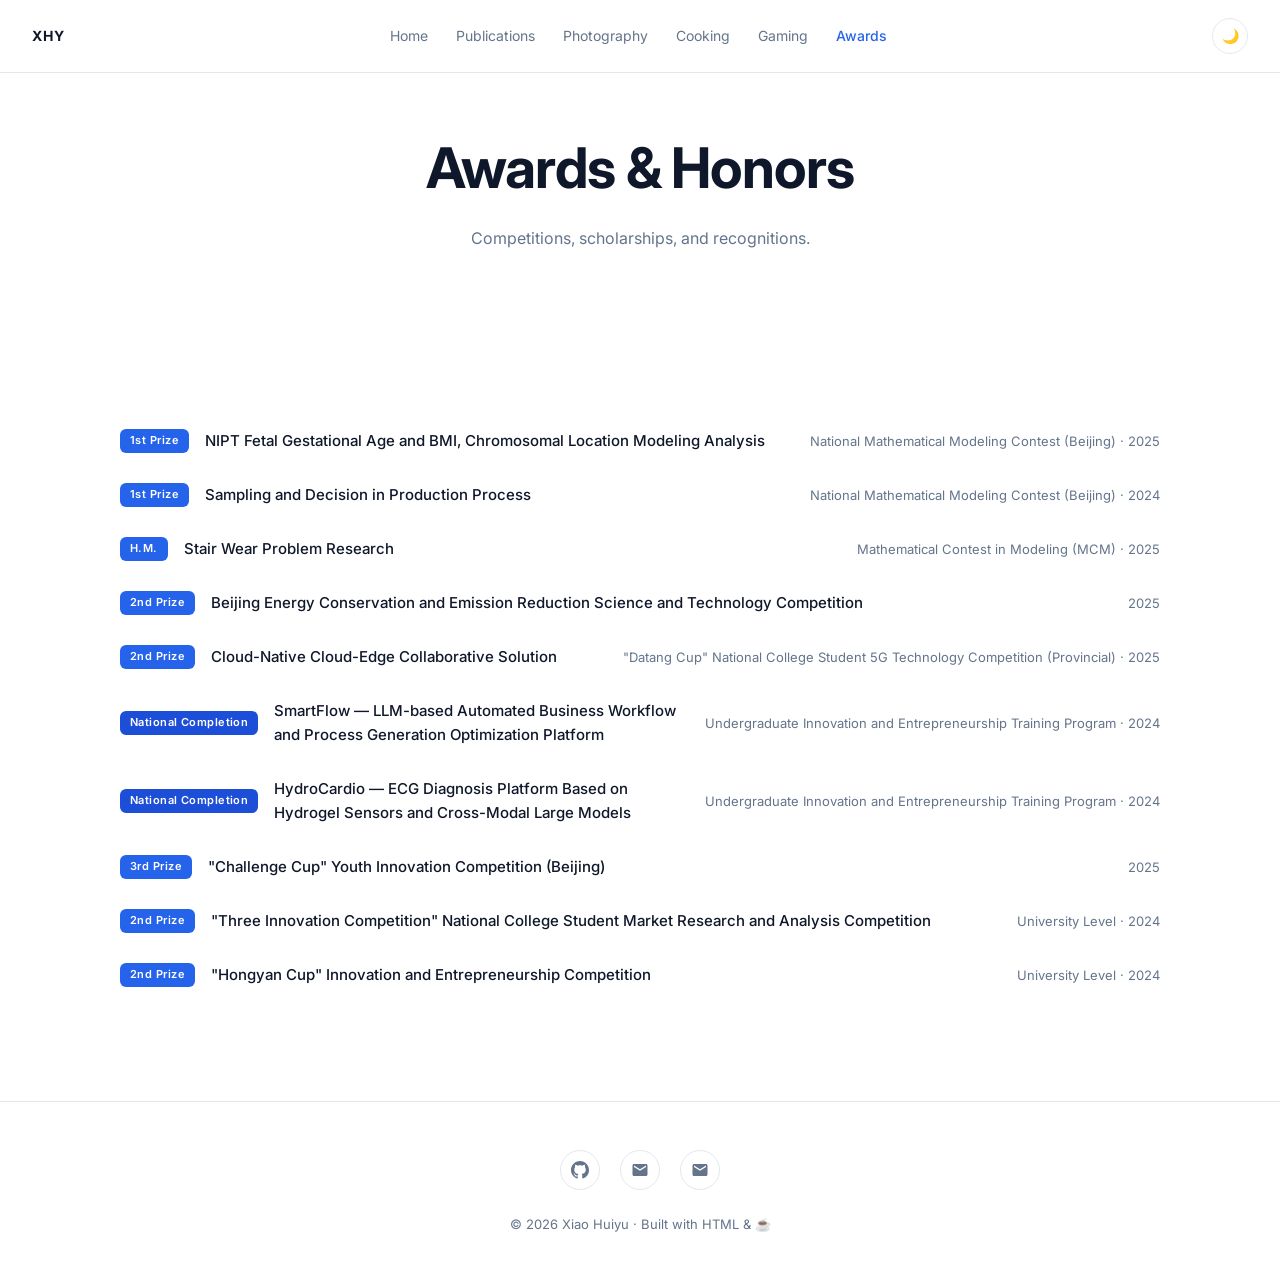
==== awards.html @ 5302103e "重构为多页面网站 - 导航栏改为页面跳转：Home / Publications / Photography / Cooking / Gaming / Awards - 主页(index.html) " ====
<!DOCTYPE html>
<html lang="en">
<head>
  <meta charset="UTF-8" />
  <meta name="viewport" content="width=device-width, initial-scale=1.0" />
  <title>Awards · Xiao Huiyu</title>
  <meta name="description" content="Awards and honors received by Xiao Huiyu" />
  <link rel="stylesheet" href="style.css" />
  <link rel="preconnect" href="https://fonts.googleapis.com" />
  <link rel="preconnect" href="https://fonts.gstatic.com" crossorigin />
  <link href="https://fonts.googleapis.com/css2?family=Inter:wght@300;400;500;600;700&family=Noto+Serif+SC:wght@400;600&display=swap" rel="stylesheet" />
</head>
<body>

  <nav class="nav">
    <a href="index.html" class="nav-logo">XHY</a>
    <ul class="nav-links">
      <li><a href="index.html">Home</a></li>
      <li><a href="publications.html">Publications</a></li>
      <li><a href="photography.html">Photography</a></li>
      <li><a href="cooking.html">Cooking</a></li>
      <li><a href="gaming.html">Gaming</a></li>
      <li><a href="awards.html" class="active">Awards</a></li>
    </ul>
    <button class="theme-toggle" aria-label="Toggle dark mode">🌙</button>
  </nav>

  <header class="page-hero">
    <h1>Awards & Honors</h1>
    <p>Competitions, scholarships, and recognitions.</p>
  </header>

  <section class="section">
    <div class="section-inner">
      <ul class="awards-list">
        <li>
          <span class="award-badge">1st Prize</span>
          <span class="award-title">NIPT Fetal Gestational Age and BMI, Chromosomal Location Modeling Analysis</span>
          <span class="award-meta">National Mathematical Modeling Contest (Beijing) · 2025</span>
        </li>
        <li>
          <span class="award-badge">1st Prize</span>
          <span class="award-title">Sampling and Decision in Production Process</span>
          <span class="award-meta">National Mathematical Modeling Contest (Beijing) · 2024</span>
        </li>
        <li>
          <span class="award-badge">H.M.</span>
          <span class="award-title">Stair Wear Problem Research</span>
          <span class="award-meta">Mathematical Contest in Modeling (MCM) · 2025</span>
        </li>
        <li>
          <span class="award-badge">2nd Prize</span>
          <span class="award-title">Beijing Energy Conservation and Emission Reduction Science and Technology Competition</span>
          <span class="award-meta">2025</span>
        </li>
        <li>
          <span class="award-badge">2nd Prize</span>
          <span class="award-title">Cloud-Native Cloud-Edge Collaborative Solution</span>
          <span class="award-meta">"Datang Cup" National College Student 5G Technology Competition (Provincial) · 2025</span>
        </li>
        <li>
          <span class="award-badge gold">National Completion</span>
          <span class="award-title">SmartFlow — LLM-based Automated Business Workflow and Process Generation Optimization Platform</span>
          <span class="award-meta">Undergraduate Innovation and Entrepreneurship Training Program · 2024</span>
        </li>
        <li>
          <span class="award-badge gold">National Completion</span>
          <span class="award-title">HydroCardio — ECG Diagnosis Platform Based on Hydrogel Sensors and Cross-Modal Large Models</span>
          <span class="award-meta">Undergraduate Innovation and Entrepreneurship Training Program · 2024</span>
        </li>
        <li>
          <span class="award-badge">3rd Prize</span>
          <span class="award-title">"Challenge Cup" Youth Innovation Competition (Beijing)</span>
          <span class="award-meta">2025</span>
        </li>
        <li>
          <span class="award-badge">2nd Prize</span>
          <span class="award-title">"Three Innovation Competition" National College Student Market Research and Analysis Competition</span>
          <span class="award-meta">University Level · 2024</span>
        </li>
        <li>
          <span class="award-badge">2nd Prize</span>
          <span class="award-title">"Hongyan Cup" Innovation and Entrepreneurship Competition</span>
          <span class="award-meta">University Level · 2024</span>
        </li>
      </ul>
    </div>
  </section>

  <footer class="footer">
    <div class="footer-social">
      <a href="https://github.com/XHY2222" target="_blank" rel="noopener" aria-label="GitHub">
        <svg viewBox="0 0 24 24"><path d="M12 0C5.37 0 0 5.37 0 12c0 5.31 3.435 9.795 8.205 11.385.6.105.825-.255.825-.57 0-.285-.015-1.23-.015-2.235-3.015.555-3.795-.735-4.035-1.41-.135-.345-.72-1.41-1.23-1.695-.42-.225-1.02-.78-.015-.795.945-.015 1.62.87 1.845 1.23 1.08 1.815 2.805 1.305 3.495.99.105-.78.42-1.305.765-1.605-2.67-.3-5.46-1.335-5.46-5.925 0-1.305.465-2.385 1.23-3.225-.12-.3-.54-1.53.12-3.18 0 0 1.005-.315 3.3 1.23.96-.27 1.98-.405 3-.405s2.04.135 3 .405c2.295-1.56 3.3-1.23 3.3-1.23.66 1.65.24 2.88.12 3.18.765.84 1.23 1.905 1.23 3.225 0 4.605-2.805 5.625-5.475 5.925.435.375.81 1.095.81 2.22 0 1.605-.015 2.895-.015 3.3 0 .315.225.69.825.57A12.02 12.02 0 0024 12c0-6.63-5.37-12-12-12z"/></svg>
      </a>
      <a href="mailto:xiaohuiyu@bupt.edu.cn" aria-label="School Email">
        <svg viewBox="0 0 24 24"><path d="M20 4H4c-1.1 0-1.99.9-1.99 2L2 18c0 1.1.9 2 2 2h16c1.1 0 2-.9 2-2V6c0-1.1-.9-2-2-2zm0 4l-8 5-8-5V6l8 5 8-5v2z"/></svg>
      </a>
      <a href="mailto:y2263997@gmail.com" aria-label="Gmail">
        <svg viewBox="0 0 24 24"><path d="M20 4H4c-1.1 0-1.99.9-1.99 2L2 18c0 1.1.9 2 2 2h16c1.1 0 2-.9 2-2V6c0-1.1-.9-2-2-2zm0 4l-8 5-8-5V6l8 5 8-5v2z"/></svg>
      </a>
    </div>
    <p>© <span id="year"></span> Xiao Huiyu · Built with HTML & ☕</p>
  </footer>

  <script src="script.js"></script>
</body>
</html>
---- style.css ----
@import url("theme.css");

* { box-sizing: border-box; margin: 0; padding: 0; }

html { scroll-behavior: smooth; }

body {
  font-family: 'Inter', -apple-system, BlinkMacSystemFont, 'Segoe UI', 'PingFang SC', 'Microsoft YaHei', sans-serif;
  background: var(--bg);
  color: var(--fg);
  line-height: 1.6;
  -webkit-font-smoothing: antialiased;
  transition: background .3s var(--ease), color .3s var(--ease);
}

a { color: inherit; text-decoration: none; }

/* ===== NAV ===== */
.nav {
  position: fixed;
  top: 0; left: 0; right: 0;
  z-index: 100;
  display: flex;
  align-items: center;
  justify-content: space-between;
  padding: 18px 32px;
  backdrop-filter: saturate(180%) blur(14px);
  -webkit-backdrop-filter: saturate(180%) blur(14px);
  background: rgba(255,255,255,.72);
  border-bottom: 1px solid var(--border);
}
[data-theme="dark"] .nav { background: rgba(11,17,32,.72); }

.nav-logo {
  font-weight: 700;
  letter-spacing: .08em;
  font-size: 14px;
}

.nav-links {
  display: flex;
  gap: 28px;
  list-style: none;
  font-size: 14px;
}
.nav-links a {
  color: var(--fg-muted);
  transition: color .2s var(--ease);
}
.nav-links a:hover { color: var(--fg); }
.nav-links a.active {
  color: var(--accent);
  font-weight: 500;
}

.theme-toggle {
  background: none;
  border: 1px solid var(--border);
  border-radius: 50%;
  width: 36px; height: 36px;
  cursor: pointer;
  font-size: 14px;
  transition: transform .2s var(--ease), background .2s var(--ease);
}
.theme-toggle:hover {
  transform: rotate(20deg);
  background: var(--accent-soft);
}
[data-theme="dark"] .theme-toggle {
  border-color: var(--border);
  background: rgba(255,255,255,.06);
}

/* ===== HERO ===== */
.hero {
  min-height: 100vh;
  display: flex;
  flex-direction: column;
  justify-content: center;
  align-items: center;
  padding: 120px 32px 80px;
  position: relative;
  text-align: center;
}

.hero-inner { max-width: 720px; }

.hero-eyebrow {
  font-size: 14px;
  color: var(--fg-muted);
  letter-spacing: .12em;
  text-transform: uppercase;
  margin-bottom: 16px;
  animation: fadeUp .6s var(--ease) .1s both;
}

.hero-name {
  font-size: clamp(48px, 9vw, 96px);
  font-weight: 700;
  line-height: 1.05;
  letter-spacing: -.02em;
  margin-bottom: 28px;
  animation: fadeUp .7s var(--ease) .2s both;
}
.hero-name .cn {
  display: block;
  font-family: 'Noto Serif SC', serif;
}
.hero-name .en {
  display: block;
  font-size: .42em;
  font-weight: 400;
  color: var(--fg-muted);
  letter-spacing: .04em;
  margin-top: 12px;
}

.hero-tagline {
  font-size: clamp(16px, 1.6vw, 19px);
  color: var(--fg-muted);
  margin-bottom: 40px;
  animation: fadeUp .7s var(--ease) .3s both;
}

.hero-cta {
  display: flex;
  gap: 14px;
  justify-content: center;
  flex-wrap: wrap;
  animation: fadeUp .7s var(--ease) .4s both;
}

.btn {
  display: inline-block;
  padding: 12px 26px;
  border-radius: 999px;
  font-size: 14px;
  font-weight: 500;
  letter-spacing: .02em;
  transition: all .25s var(--ease);
  border: 1px solid transparent;
}
.btn-primary {
  background: var(--accent);
  color: var(--bg);
}
.btn-primary:hover {
  transform: translateY(-2px);
  box-shadow: 0 10px 30px -10px var(--accent-glow);
}
.btn-ghost {
  border-color: var(--border);
  color: var(--fg);
}
.btn-ghost:hover {
  background: var(--accent-soft);
  border-color: var(--fg-muted);
}

.hero-scroll {
  position: absolute;
  bottom: 30px;
  left: 50%;
  transform: translateX(-50%);
  font-size: 22px;
  color: var(--fg-muted);
  animation: bounce 2.4s ease-in-out infinite;
}
[data-theme="dark"] .hero-scroll {
  color: var(--blue-300);
}

/* ===== SECTIONS ===== */
.section {
  padding: 100px 32px;
}
.section-alt { background: var(--bg-alt); }

.section-inner {
  max-width: var(--max);
  margin: 0 auto;
}

.section-title {
  font-size: 14px;
  letter-spacing: .2em;
  text-transform: uppercase;
  color: var(--fg-muted);
  margin-bottom: 48px;
  position: relative;
  padding-left: 24px;
}
.section-title::before {
  content: "";
  position: absolute;
  left: 0; top: 50%;
  width: 14px;
  height: 1px;
  background: var(--fg);
}

/* ===== ABOUT ===== */
.about-grid {
  display: grid;
  grid-template-columns: 2fr 1fr;
  gap: 60px;
  align-items: start;
}
.about-text p {
  font-size: 18px;
  color: var(--fg);
  margin-bottom: 18px;
  line-height: 1.75;
}
.about-meta { list-style: none; }
.about-meta li {
  display: flex;
  justify-content: space-between;
  padding: 14px 0;
  border-bottom: 1px solid var(--border);
  font-size: 14px;
}
.about-meta .meta-key {
  color: var(--fg-muted);
  letter-spacing: .08em;
  text-transform: uppercase;
  font-size: 12px;
}

/* ===== EDUCATION ===== */
.education-list {
  display: flex;
  flex-direction: column;
  gap: 36px;
}
.education-item {
  background: var(--bg);
  border: 1px solid var(--border);
  border-radius: var(--radius);
  padding: 28px 32px;
}
.education-header {
  display: flex;
  justify-content: space-between;
  align-items: baseline;
  margin-bottom: 12px;
  flex-wrap: wrap;
  gap: 8px;
}
.education-school {
  font-size: 18px;
  font-weight: 600;
}
.education-time {
  font-size: 14px;
  color: var(--fg-muted);
  font-variant-numeric: tabular-nums;
}
.education-detail p {
  color: var(--fg-muted);
  font-size: 15px;
  margin-bottom: 10px;
}
.education-tags {
  display: flex;
  flex-wrap: wrap;
  gap: 8px;
}
.education-tags span {
  font-size: 12px;
  color: var(--fg-muted);
  background: var(--accent-soft);
  padding: 4px 12px;
  border-radius: 999px;
}

/* ===== AWARDS ===== */
.awards-list {
  list-style: none;
  display: flex;
  flex-direction: column;
  gap: 2px;
}
.awards-list li {
  display: grid;
  grid-template-columns: auto 1fr auto;
  align-items: center;
  gap: 16px;
  padding: 14px 20px;
  border-radius: 10px;
  transition: background .2s var(--ease);
}
.awards-list li:hover {
  background: var(--accent-soft);
}
.award-badge {
  font-size: 11px;
  font-weight: 600;
  letter-spacing: .04em;
  color: var(--bg);
  background: var(--accent);
  padding: 3px 10px;
  border-radius: 6px;
  white-space: nowrap;
}
.award-badge.gold {
  background: var(--blue-700);
}
.award-title {
  font-size: 15px;
  font-weight: 500;
}
.award-meta {
  font-size: 13px;
  color: var(--fg-muted);
  text-align: right;
}

/* ===== PROJECTS ===== */
.project-grid {
  display: grid;
  grid-template-columns: repeat(auto-fit, minmax(280px, 1fr));
  gap: 28px;
}
.project-card {
  background: var(--bg);
  border: 1px solid var(--border);
  border-radius: var(--radius);
  overflow: hidden;
  transition: transform .3s var(--ease), box-shadow .3s var(--ease);
}
.project-card:hover {
  transform: translateY(-4px);
  box-shadow: 0 20px 40px -20px var(--accent-glow);
}
.project-cover {
  height: 160px;
  background-size: cover;
  background-position: center;
}
.project-body { padding: 22px; }
.project-body h3 {
  font-size: 18px;
  font-weight: 600;
  margin-bottom: 8px;
}
.project-body p {
  color: var(--fg-muted);
  font-size: 14px;
  margin-bottom: 16px;
}
.project-meta {
  display: flex;
  justify-content: space-between;
  align-items: center;
}
.tag {
  font-size: 11px;
  letter-spacing: .12em;
  text-transform: uppercase;
  color: var(--fg-muted);
  padding: 4px 10px;
  background: var(--accent-soft);
  border-radius: 999px;
}
.project-link {
  font-size: 13px;
  font-weight: 500;
  color: var(--fg);
  transition: gap .2s var(--ease);
}
.project-link:hover { opacity: .7; }

/* ===== PUBLICATIONS ===== */
.pub-list {
  display: flex;
  flex-direction: column;
  gap: 32px;
}
.pub-item {
  background: var(--bg);
  border: 1px solid var(--border);
  border-radius: var(--radius);
  padding: 28px 32px;
}
.pub-header {
  display: flex;
  justify-content: space-between;
  align-items: baseline;
  margin-bottom: 8px;
  flex-wrap: wrap;
  gap: 8px;
}
.pub-title {
  font-size: 17px;
  font-weight: 600;
  line-height: 1.4;
}
.pub-venue {
  font-size: 13px;
  color: var(--accent);
  font-weight: 500;
}
.pub-authors {
  font-size: 14px;
  color: var(--fg-muted);
  margin-bottom: 12px;
}
.pub-abstract {
  font-size: 14px;
  color: var(--fg);
  line-height: 1.7;
  margin-bottom: 14px;
}
.pub-tags {
  display: flex;
  flex-wrap: wrap;
  gap: 8px;
}
.pub-tags span {
  font-size: 11px;
  color: var(--fg-muted);
  background: var(--accent-soft);
  padding: 3px 10px;
  border-radius: 999px;
}

/* ===== WORK EXPERIENCE ===== */
.work-list {
  display: flex;
  flex-direction: column;
  gap: 36px;
}
.work-item {
  background: var(--bg);
  border: 1px solid var(--border);
  border-radius: var(--radius);
  padding: 28px 32px;
}
.work-header {
  display: flex;
  justify-content: space-between;
  align-items: baseline;
  margin-bottom: 12px;
  flex-wrap: wrap;
  gap: 8px;
}
.work-company {
  font-size: 18px;
  font-weight: 600;
}
.work-role {
  font-size: 14px;
  color: var(--accent);
  font-weight: 500;
}
.work-time {
  font-size: 14px;
  color: var(--fg-muted);
  font-variant-numeric: tabular-nums;
}
.work-details {
  list-style: none;
  padding-left: 0;
}
.work-details li {
  font-size: 14px;
  color: var(--fg);
  line-height: 1.7;
  padding: 4px 0;
  position: relative;
  padding-left: 16px;
}
.work-details li::before {
  content: "›";
  position: absolute;
  left: 0;
  color: var(--accent);
}

/* ===== FOOTER ===== */
.footer {
  padding: 48px 32px 32px;
  text-align: center;
  border-top: 1px solid var(--border);
}
.footer-social {
  display: flex;
  justify-content: center;
  gap: 20px;
  margin-bottom: 24px;
}
.footer-social a {
  display: inline-flex;
  align-items: center;
  justify-content: center;
  width: 40px; height: 40px;
  border-radius: 50%;
  border: 1px solid var(--border);
  color: var(--fg-muted);
  transition: all .25s var(--ease);
}
.footer-social a:hover {
  background: var(--accent-soft);
  border-color: var(--accent);
  color: var(--accent);
  transform: translateY(-2px);
}
.footer-social svg {
  width: 18px;
  height: 18px;
  fill: currentColor;
}
.footer p {
  color: var(--fg-muted);
  font-size: 13px;
}

/* ===== PAGE HERO (subpages) ===== */
.page-hero {
  min-height: 35vh;
  display: flex;
  flex-direction: column;
  justify-content: center;
  align-items: center;
  padding: 120px 32px 60px;
  text-align: center;
}
.page-hero h1 {
  font-size: clamp(32px, 5vw, 56px);
  font-weight: 700;
  letter-spacing: -.02em;
  margin-bottom: 12px;
}
.page-hero p {
  font-size: 16px;
  color: var(--fg-muted);
}

/* ===== ANIMATIONS ===== */
@keyframes fadeUp {
  from { opacity: 0; transform: translateY(20px); }
  to   { opacity: 1; transform: translateY(0); }
}
@keyframes bounce {
  0%, 100% { transform: translate(-50%, 0); opacity: .6; }
  50%      { transform: translate(-50%, 8px); opacity: 1; }
}

/* ===== RESPONSIVE ===== */
@media (max-width: 720px) {
  .nav { padding: 14px 20px; }
  .nav-links { gap: 18px; }
  .section { padding: 80px 20px; }
  .about-grid { grid-template-columns: 1fr; gap: 32px; }
  .hero { padding: 100px 20px 60px; }
  .awards-list li {
    grid-template-columns: 1fr;
    gap: 6px;
    padding: 16px 18px;
  }
  .award-meta { text-align: left; }
  .education-header { flex-direction: column; gap: 4px; }
}
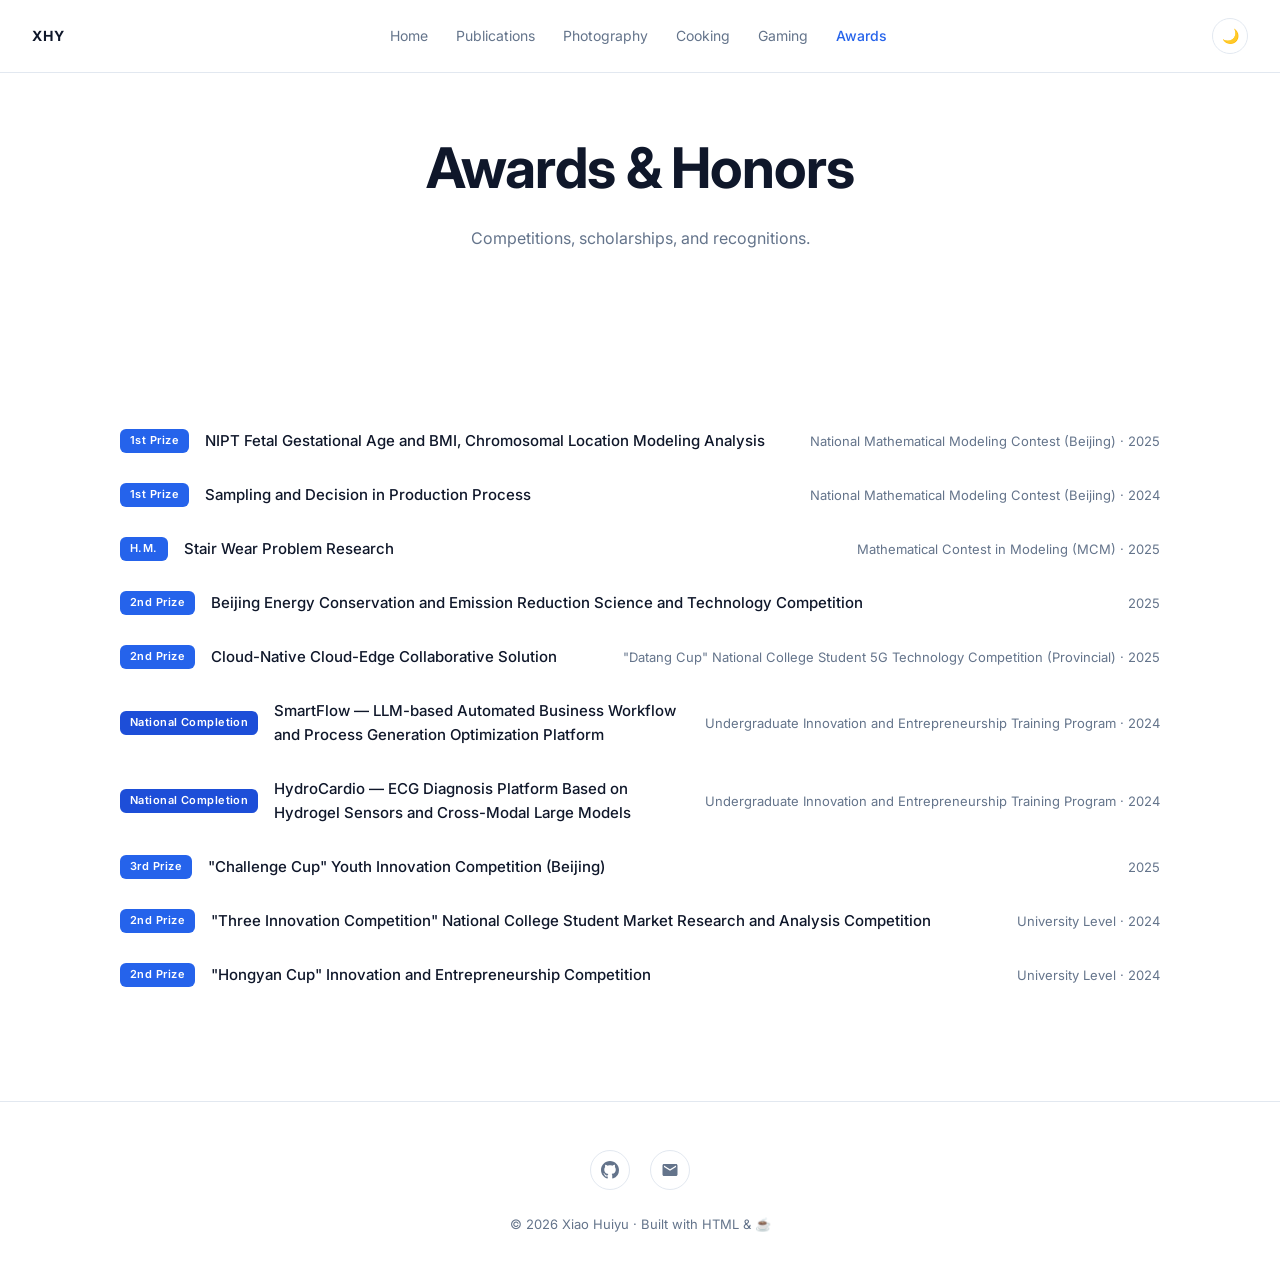
==== commit 46458e09: "删除学校邮箱，添加个人头像到主页 - 所有页面 footer 中删除学校邮箱图标，仅保留 Gmail - 主页 Hero 区域添加 Introduction.jpg 圆形头像 - 添加 hero-av" ====
--- a/awards.html
+++ b/awards.html
@@ -92,9 +92,6 @@
       <a href="https://github.com/XHY2222" target="_blank" rel="noopener" aria-label="GitHub">
         <svg viewBox="0 0 24 24"><path d="M12 0C5.37 0 0 5.37 0 12c0 5.31 3.435 9.795 8.205 11.385.6.105.825-.255.825-.57 0-.285-.015-1.23-.015-2.235-3.015.555-3.795-.735-4.035-1.41-.135-.345-.72-1.41-1.23-1.695-.42-.225-1.02-.78-.015-.795.945-.015 1.62.87 1.845 1.23 1.08 1.815 2.805 1.305 3.495.99.105-.78.42-1.305.765-1.605-2.67-.3-5.46-1.335-5.46-5.925 0-1.305.465-2.385 1.23-3.225-.12-.3-.54-1.53.12-3.18 0 0 1.005-.315 3.3 1.23.96-.27 1.98-.405 3-.405s2.04.135 3 .405c2.295-1.56 3.3-1.23 3.3-1.23.66 1.65.24 2.88.12 3.18.765.84 1.23 1.905 1.23 3.225 0 4.605-2.805 5.625-5.475 5.925.435.375.81 1.095.81 2.22 0 1.605-.015 2.895-.015 3.3 0 .315.225.69.825.57A12.02 12.02 0 0024 12c0-6.63-5.37-12-12-12z"/></svg>
       </a>
-      <a href="mailto:xiaohuiyu@bupt.edu.cn" aria-label="School Email">
-        <svg viewBox="0 0 24 24"><path d="M20 4H4c-1.1 0-1.99.9-1.99 2L2 18c0 1.1.9 2 2 2h16c1.1 0 2-.9 2-2V6c0-1.1-.9-2-2-2zm0 4l-8 5-8-5V6l8 5 8-5v2z"/></svg>
-      </a>
       <a href="mailto:y2263997@gmail.com" aria-label="Gmail">
         <svg viewBox="0 0 24 24"><path d="M20 4H4c-1.1 0-1.99.9-1.99 2L2 18c0 1.1.9 2 2 2h16c1.1 0 2-.9 2-2V6c0-1.1-.9-2-2-2zm0 4l-8 5-8-5V6l8 5 8-5v2z"/></svg>
       </a>
--- a/style.css
+++ b/style.css
@@ -83,7 +83,15 @@
   text-align: center;
 }
 
-.hero-inner { max-width: 720px; }
+.hero-inner { max-width: 720px; display: flex; flex-direction: column; align-items: center; }
+.hero-avatar {
+  width: 160px; height: 160px;
+  border-radius: 50%;
+  object-fit: cover;
+  border: 3px solid var(--border);
+  margin-bottom: 24px;
+  box-shadow: 0 8px 32px -8px var(--accent-glow);
+}
 
 .hero-eyebrow {
   font-size: 14px;
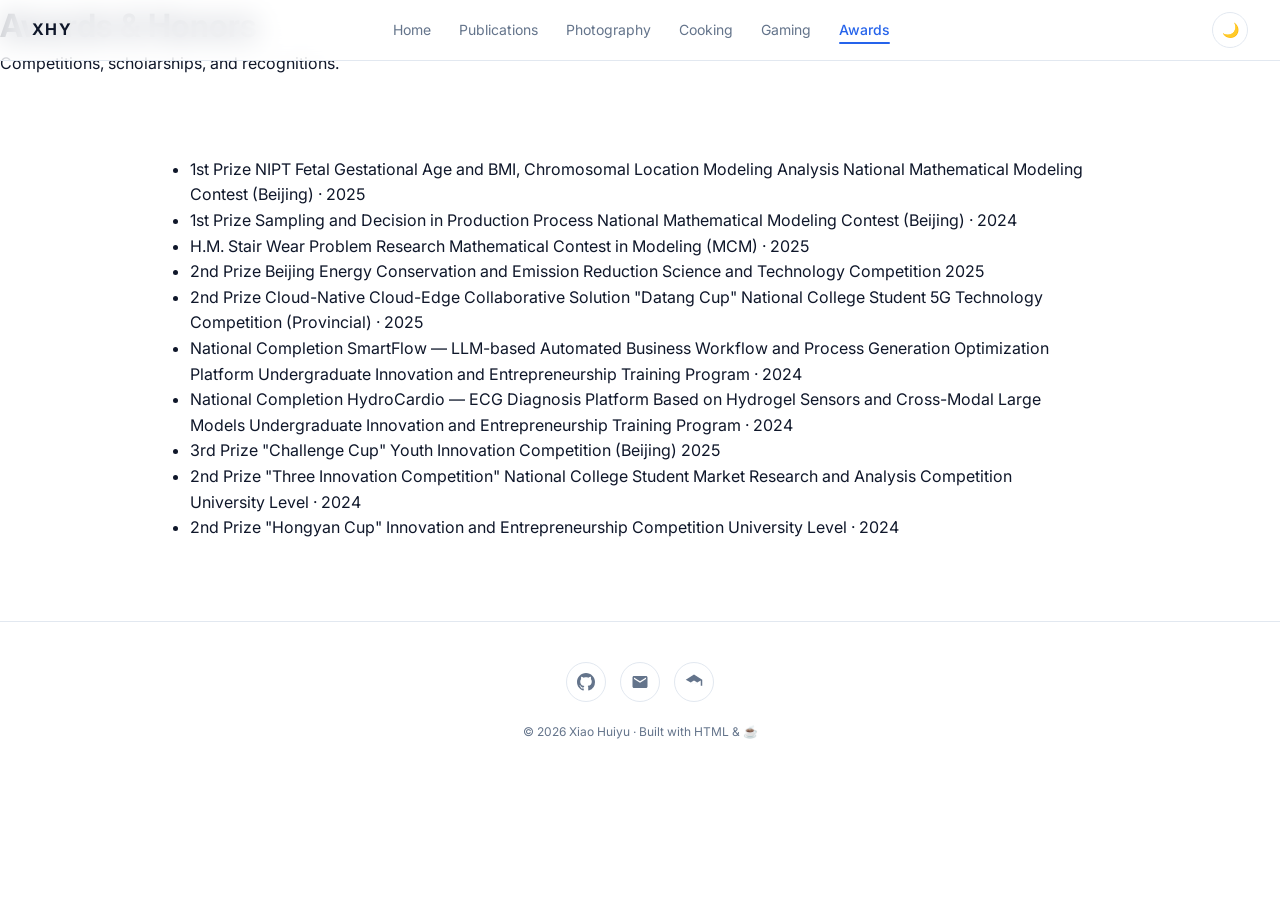
==== commit b8471e64: "添加 Google Scholar 链接，所有页面页脚恢复社交图标 - 更新 Google Scholar 真实链接到 Hero 区域和页脚 - index.html 页脚恢复 GitHub/Emai" ====
--- a/awards.html
+++ b/awards.html
@@ -95,6 +95,9 @@
       <a href="mailto:y2263997@gmail.com" aria-label="Gmail">
         <svg viewBox="0 0 24 24"><path d="M20 4H4c-1.1 0-1.99.9-1.99 2L2 18c0 1.1.9 2 2 2h16c1.1 0 2-.9 2-2V6c0-1.1-.9-2-2-2zm0 4l-8 5-8-5V6l8 5 8-5v2z"/></svg>
       </a>
+      <a href="https://scholar.google.com/citations?user=OA_RByYAAAAJ&hl=zh-CN" target="_blank" rel="noopener" aria-label="Google Scholar">
+        <svg viewBox="0 0 24 24"><path d="M12 2L1 9l11 6 9-4.91V17h2V9L12 2zm0 13l-4.5-2.4L12 10l4.5 2.6L12 15z"/></svg>
+      </a>
     </div>
     <p>© <span id="year"></span> Xiao Huiyu · Built with HTML & ☕</p>
   </footer>
--- a/style.css
+++ b/style.css
@@ -14,6 +14,8 @@
 }
 
 a { color: inherit; text-decoration: none; }
+
+svg { fill: currentColor; }
 
 /* ===== NAV ===== */
 .nav {
@@ -23,18 +25,19 @@
   display: flex;
   align-items: center;
   justify-content: space-between;
-  padding: 18px 32px;
+  padding: 12px 32px;
   backdrop-filter: saturate(180%) blur(14px);
   -webkit-backdrop-filter: saturate(180%) blur(14px);
   background: rgba(255,255,255,.72);
   border-bottom: 1px solid var(--border);
+  transition: transform .35s var(--ease), background .3s var(--ease);
 }
 [data-theme="dark"] .nav { background: rgba(11,17,32,.72); }
 
 .nav-logo {
   font-weight: 700;
   letter-spacing: .08em;
-  font-size: 14px;
+  font-size: 16px;
 }
 
 .nav-links {
@@ -46,11 +49,21 @@
 .nav-links a {
   color: var(--fg-muted);
   transition: color .2s var(--ease);
+  position: relative;
+  padding-bottom: 4px;
 }
 .nav-links a:hover { color: var(--fg); }
 .nav-links a.active {
   color: var(--accent);
   font-weight: 500;
+}
+.nav-links a.active::after {
+  content: "";
+  position: absolute;
+  bottom: -2px; left: 0; right: 0;
+  height: 2px;
+  background: var(--accent);
+  border-radius: 1px;
 }
 
 .theme-toggle {
@@ -61,6 +74,9 @@
   cursor: pointer;
   font-size: 14px;
   transition: transform .2s var(--ease), background .2s var(--ease);
+  display: flex;
+  align-items: center;
+  justify-content: center;
 }
 .theme-toggle:hover {
   transform: rotate(20deg);
@@ -73,500 +89,437 @@
 
 /* ===== HERO ===== */
 .hero {
-  min-height: 100vh;
+  padding: 90px 32px 60px;
+  background: linear-gradient(180deg, var(--bg) 0%, var(--bg-alt) 100%);
+}
+
+.hero-inner {
+  max-width: 1100px;
+  margin: 0 auto;
+  display: grid;
+  grid-template-columns: 1fr 1.3fr;
+  gap: 56px;
+  align-items: start;
+}
+
+.hero-left { padding-top: 8px; }
+
+.hero-name {
+  font-size: clamp(40px, 5vw, 64px);
+  font-weight: 700;
+  line-height: 1.1;
+  letter-spacing: -.02em;
+  color: var(--fg);
+}
+
+.hero-divider {
+  width: 100%;
+  max-width: 440px;
+  height: 1px;
+  background: var(--border);
+  border-radius: 1px;
+  margin: 16px 0 20px;
+}
+
+.hero-bio {
+  margin-bottom: 28px;
+}
+.hero-bio p {
+  font-size: 13px;
+  color: var(--fg);
+  line-height: 1.7;
+  margin-bottom: 14px;
+}
+.hero-bio a {
+  color: var(--accent);
+  text-decoration: underline;
+  text-underline-offset: 2px;
+  transition: opacity .2s;
+}
+.hero-bio a:hover { opacity: .7; }
+.hero-bio .school-name {
+  color: var(--accent);
+  font-weight: 600;
+}
+.hero-bio p:last-child { margin-bottom: 0; }
+
+
+.hero-link {
+  display: flex;
+  align-items: center;
+  gap: 8px;
+  padding: 10px 12px;
+  border-radius: 10px;
+  border: 1px solid var(--border);
+  background: var(--bg);
+  transition: all .2s var(--ease);
+}
+.hero-link svg {
+  width: 18px;
+  height: 18px;
+  flex-shrink: 0;
+  color: var(--accent);
+}
+.hero-link span {
+  font-size: 13px;
+  font-weight: 500;
+  color: var(--fg);
+}
+.hero-link:hover {
+  border-color: var(--accent);
+  background: var(--accent-soft);
+  transform: translateY(-1px);
+}
+
+.hero-right {
   display: flex;
   flex-direction: column;
+  gap: 16px;
+}
+
+.hero-photo-wrap {
+  border-radius: 16px;
+  overflow: hidden;
+  box-shadow: 0 8px 32px -8px var(--accent-glow);
+  border: 1px solid var(--border);
+}
+.hero-photo-wrap img {
+  width: 100%;
+  height: auto;
+  display: block;
+}
+
+.hero-right .hero-links {
+  display: grid;
+  grid-template-columns: repeat(5, 1fr);
+  gap: 10px;
+  width: 100%;
+}
+
+.hero-social {
+  display: flex;
+  gap: 14px;
   justify-content: center;
-  align-items: center;
-  padding: 120px 32px 80px;
-  position: relative;
-  text-align: center;
-}
-
-.hero-inner { max-width: 720px; display: flex; flex-direction: column; align-items: center; }
-.hero-avatar {
-  width: 160px; height: 160px;
+  padding-top: 8px;
+}
+.hero-social a {
+  width: 40px; height: 40px;
   border-radius: 50%;
-  object-fit: cover;
-  border: 3px solid var(--border);
-  margin-bottom: 24px;
-  box-shadow: 0 8px 32px -8px var(--accent-glow);
-}
-
-.hero-eyebrow {
-  font-size: 14px;
-  color: var(--fg-muted);
+  border: 1px solid var(--border);
+  display: inline-flex;
+  align-items: center;
+  justify-content: center;
+  color: var(--fg-muted);
+  transition: all .2s var(--ease);
+}
+.hero-social a svg { width: 18px; height: 18px; }
+.hero-social a:hover {
+  color: var(--accent);
+  border-color: var(--accent);
+  background: var(--accent-soft);
+  transform: translateY(-2px);
+}
+
+/* ===== SECTIONS ===== */
+.section {
+  padding: 80px 32px;
+}
+.section-alt { background: var(--bg-alt); }
+
+.section-inner {
+  max-width: 900px;
+  margin: 0 auto;
+}
+
+.section-title {
+  display: flex;
+  align-items: center;
+  gap: 10px;
+  font-size: 13px;
+  font-weight: 600;
   letter-spacing: .12em;
   text-transform: uppercase;
-  margin-bottom: 16px;
-  animation: fadeUp .6s var(--ease) .1s both;
-}
-
-.hero-name {
-  font-size: clamp(48px, 9vw, 96px);
-  font-weight: 700;
-  line-height: 1.05;
-  letter-spacing: -.02em;
-  margin-bottom: 28px;
-  animation: fadeUp .7s var(--ease) .2s both;
-}
-.hero-name .cn {
-  display: block;
-  font-family: 'Noto Serif SC', serif;
-}
-.hero-name .en {
-  display: block;
-  font-size: .42em;
-  font-weight: 400;
-  color: var(--fg-muted);
-  letter-spacing: .04em;
-  margin-top: 12px;
-}
-
-.hero-tagline {
-  font-size: clamp(16px, 1.6vw, 19px);
-  color: var(--fg-muted);
-  margin-bottom: 40px;
-  animation: fadeUp .7s var(--ease) .3s both;
-}
-
-.hero-cta {
-  display: flex;
-  gap: 14px;
-  justify-content: center;
-  flex-wrap: wrap;
-  animation: fadeUp .7s var(--ease) .4s both;
-}
-
-.btn {
+  color: var(--fg-muted);
+  margin-bottom: 36px;
+}
+.dot {
+  width: 8px; height: 8px;
+  border-radius: 50%;
+  background: var(--accent);
   display: inline-block;
-  padding: 12px 26px;
-  border-radius: 999px;
-  font-size: 14px;
-  font-weight: 500;
-  letter-spacing: .02em;
-  transition: all .25s var(--ease);
-  border: 1px solid transparent;
-}
-.btn-primary {
-  background: var(--accent);
-  color: var(--bg);
-}
-.btn-primary:hover {
-  transform: translateY(-2px);
-  box-shadow: 0 10px 30px -10px var(--accent-glow);
-}
-.btn-ghost {
-  border-color: var(--border);
-  color: var(--fg);
-}
-.btn-ghost:hover {
-  background: var(--accent-soft);
-  border-color: var(--fg-muted);
-}
-
-.hero-scroll {
-  position: absolute;
-  bottom: 30px;
-  left: 50%;
-  transform: translateX(-50%);
-  font-size: 22px;
-  color: var(--fg-muted);
-  animation: bounce 2.4s ease-in-out infinite;
-}
-[data-theme="dark"] .hero-scroll {
-  color: var(--blue-300);
-}
-
-/* ===== SECTIONS ===== */
-.section {
-  padding: 100px 32px;
-}
-.section-alt { background: var(--bg-alt); }
-
-.section-inner {
-  max-width: var(--max);
-  margin: 0 auto;
-}
-
-.section-title {
-  font-size: 14px;
-  letter-spacing: .2em;
-  text-transform: uppercase;
-  color: var(--fg-muted);
-  margin-bottom: 48px;
-  position: relative;
-  padding-left: 24px;
-}
-.section-title::before {
-  content: "";
-  position: absolute;
-  left: 0; top: 50%;
-  width: 14px;
-  height: 1px;
-  background: var(--fg);
-}
-
-/* ===== ABOUT ===== */
-.about-grid {
-  display: grid;
-  grid-template-columns: 2fr 1fr;
-  gap: 60px;
-  align-items: start;
-}
-.about-text p {
-  font-size: 18px;
-  color: var(--fg);
-  margin-bottom: 18px;
-  line-height: 1.75;
-}
-.about-meta { list-style: none; }
-.about-meta li {
-  display: flex;
-  justify-content: space-between;
-  padding: 14px 0;
-  border-bottom: 1px solid var(--border);
-  font-size: 14px;
-}
-.about-meta .meta-key {
-  color: var(--fg-muted);
-  letter-spacing: .08em;
-  text-transform: uppercase;
-  font-size: 12px;
+  flex-shrink: 0;
 }
 
 /* ===== EDUCATION ===== */
-.education-list {
+.edu-list {
   display: flex;
   flex-direction: column;
-  gap: 36px;
-}
-.education-item {
+  gap: 16px;
+}
+.edu-card {
   background: var(--bg);
   border: 1px solid var(--border);
-  border-radius: var(--radius);
-  padding: 28px 32px;
-}
-.education-header {
+  border-radius: 14px;
+  padding: 24px 28px;
+  display: flex;
+  gap: 18px;
+  align-items: flex-start;
+  box-shadow: 0 2px 8px rgba(0,0,0,0.03);
+}
+.edu-icon {
+  width: 36px; height: 36px;
+  flex-shrink: 0;
+  color: var(--accent);
+  margin-top: 2px;
+}
+.edu-body { flex: 1; }
+.edu-header {
   display: flex;
   justify-content: space-between;
   align-items: baseline;
-  margin-bottom: 12px;
+  margin-bottom: 6px;
+  flex-wrap: wrap;
+  gap: 6px;
+}
+.edu-school {
+  font-size: 16px;
+  font-weight: 600;
+  color: var(--fg);
+}
+.edu-time {
+  font-size: 13px;
+  color: var(--fg-muted);
+  font-variant-numeric: tabular-nums;
+}
+.edu-major {
+  font-size: 13px;
+  color: var(--fg-muted);
+  line-height: 1.6;
+  margin-bottom: 10px;
+}
+.edu-tags {
+  display: flex;
   flex-wrap: wrap;
   gap: 8px;
 }
-.education-school {
-  font-size: 18px;
-  font-weight: 600;
-}
-.education-time {
-  font-size: 14px;
-  color: var(--fg-muted);
-  font-variant-numeric: tabular-nums;
-}
-.education-detail p {
-  color: var(--fg-muted);
-  font-size: 15px;
-  margin-bottom: 10px;
-}
-.education-tags {
-  display: flex;
-  flex-wrap: wrap;
-  gap: 8px;
-}
-.education-tags span {
-  font-size: 12px;
-  color: var(--fg-muted);
-  background: var(--accent-soft);
-  padding: 4px 12px;
+.edu-tags span {
+  font-size: 11px;
+  color: var(--accent);
+  background: var(--accent-soft);
+  padding: 4px 10px;
   border-radius: 999px;
 }
 
-/* ===== AWARDS ===== */
-.awards-list {
-  list-style: none;
+/* ===== PUBLICATIONS ===== */
+.pub-list {
   display: flex;
   flex-direction: column;
-  gap: 2px;
-}
-.awards-list li {
+  gap: 16px;
+}
+.pub-row {
+  background: var(--bg);
+  border: 1px solid var(--border);
+  border-radius: 14px;
+  padding: 24px 28px;
   display: grid;
   grid-template-columns: auto 1fr auto;
-  align-items: center;
+  gap: 20px;
+  align-items: start;
+  box-shadow: 0 2px 8px rgba(0,0,0,0.03);
+  transition: transform .2s var(--ease), box-shadow .2s var(--ease);
+}
+.pub-row:hover {
+  transform: translateY(-2px);
+  box-shadow: 0 8px 24px -8px var(--accent-glow);
+}
+.pub-icon {
+  width: 36px; height: 36px;
+  flex-shrink: 0;
+  color: var(--accent);
+  margin-top: 2px;
+}
+.pub-body { min-width: 0; }
+.pub-meta {
+  font-size: 12px;
+  font-weight: 500;
+  color: var(--accent);
+  margin-bottom: 6px;
+}
+.pub-title {
+  font-size: 16px;
+  font-weight: 600;
+  color: var(--fg);
+  line-height: 1.4;
+  margin-bottom: 8px;
+}
+.pub-abstract {
+  font-size: 13px;
+  color: var(--fg-muted);
+  line-height: 1.6;
+  margin-bottom: 12px;
+}
+.pub-tags {
+  display: flex;
+  flex-wrap: wrap;
+  gap: 6px;
+}
+.pub-tags span {
+  font-size: 11px;
+  color: var(--accent);
+  background: var(--accent-soft);
+  padding: 3px 10px;
+  border-radius: 999px;
+}
+.pub-arrow {
+  width: 32px; height: 32px;
+  border-radius: 50%;
+  display: flex;
+  align-items: center;
+  justify-content: center;
+  color: var(--fg-muted);
+  flex-shrink: 0;
+  transition: all .2s;
+}
+.pub-arrow svg { width: 20px; height: 20px; }
+.pub-arrow:hover {
+  background: var(--accent-soft);
+  color: var(--accent);
+}
+
+/* ===== WORK EXPERIENCE ===== */
+.work-list {
+  display: flex;
+  flex-direction: column;
   gap: 16px;
-  padding: 14px 20px;
-  border-radius: 10px;
-  transition: background .2s var(--ease);
-}
-.awards-list li:hover {
-  background: var(--accent-soft);
-}
-.award-badge {
-  font-size: 11px;
-  font-weight: 600;
-  letter-spacing: .04em;
-  color: var(--bg);
-  background: var(--accent);
-  padding: 3px 10px;
-  border-radius: 6px;
-  white-space: nowrap;
-}
-.award-badge.gold {
-  background: var(--blue-700);
-}
-.award-title {
-  font-size: 15px;
-  font-weight: 500;
-}
-.award-meta {
-  font-size: 13px;
-  color: var(--fg-muted);
-  text-align: right;
-}
-
-/* ===== PROJECTS ===== */
-.project-grid {
-  display: grid;
-  grid-template-columns: repeat(auto-fit, minmax(280px, 1fr));
-  gap: 28px;
-}
-.project-card {
+}
+.work-row {
   background: var(--bg);
   border: 1px solid var(--border);
-  border-radius: var(--radius);
-  overflow: hidden;
-  transition: transform .3s var(--ease), box-shadow .3s var(--ease);
-}
-.project-card:hover {
-  transform: translateY(-4px);
-  box-shadow: 0 20px 40px -20px var(--accent-glow);
-}
-.project-cover {
-  height: 160px;
-  background-size: cover;
-  background-position: center;
-}
-.project-body { padding: 22px; }
-.project-body h3 {
-  font-size: 18px;
-  font-weight: 600;
-  margin-bottom: 8px;
-}
-.project-body p {
-  color: var(--fg-muted);
-  font-size: 14px;
-  margin-bottom: 16px;
-}
-.project-meta {
-  display: flex;
-  justify-content: space-between;
-  align-items: center;
-}
-.tag {
-  font-size: 11px;
-  letter-spacing: .12em;
-  text-transform: uppercase;
-  color: var(--fg-muted);
-  padding: 4px 10px;
-  background: var(--accent-soft);
-  border-radius: 999px;
-}
-.project-link {
-  font-size: 13px;
-  font-weight: 500;
-  color: var(--fg);
-  transition: gap .2s var(--ease);
-}
-.project-link:hover { opacity: .7; }
-
-/* ===== PUBLICATIONS ===== */
-.pub-list {
-  display: flex;
-  flex-direction: column;
-  gap: 32px;
-}
-.pub-item {
-  background: var(--bg);
-  border: 1px solid var(--border);
-  border-radius: var(--radius);
-  padding: 28px 32px;
-}
-.pub-header {
+  border-radius: 14px;
+  padding: 24px 28px;
+  display: flex;
+  gap: 18px;
+  align-items: flex-start;
+  box-shadow: 0 2px 8px rgba(0,0,0,0.03);
+}
+.work-icon {
+  width: 36px; height: 36px;
+  flex-shrink: 0;
+  color: var(--accent);
+  margin-top: 2px;
+}
+.work-body { flex: 1; }
+.work-header {
   display: flex;
   justify-content: space-between;
   align-items: baseline;
-  margin-bottom: 8px;
+  margin-bottom: 4px;
   flex-wrap: wrap;
-  gap: 8px;
-}
-.pub-title {
-  font-size: 17px;
+  gap: 6px;
+}
+.work-company {
+  font-size: 16px;
   font-weight: 600;
-  line-height: 1.4;
-}
-.pub-venue {
-  font-size: 13px;
-  color: var(--accent);
+  color: var(--fg);
+}
+.work-time {
+  font-size: 13px;
+  color: var(--fg-muted);
+  font-variant-numeric: tabular-nums;
+}
+.work-role {
+  font-size: 13px;
   font-weight: 500;
-}
-.pub-authors {
-  font-size: 14px;
-  color: var(--fg-muted);
-  margin-bottom: 12px;
-}
-.pub-abstract {
-  font-size: 14px;
-  color: var(--fg);
-  line-height: 1.7;
-  margin-bottom: 14px;
-}
-.pub-tags {
-  display: flex;
-  flex-wrap: wrap;
-  gap: 8px;
-}
-.pub-tags span {
-  font-size: 11px;
-  color: var(--fg-muted);
-  background: var(--accent-soft);
-  padding: 3px 10px;
-  border-radius: 999px;
-}
-
-/* ===== WORK EXPERIENCE ===== */
-.work-list {
-  display: flex;
-  flex-direction: column;
-  gap: 36px;
-}
-.work-item {
-  background: var(--bg);
-  border: 1px solid var(--border);
-  border-radius: var(--radius);
-  padding: 28px 32px;
-}
-.work-header {
-  display: flex;
-  justify-content: space-between;
-  align-items: baseline;
-  margin-bottom: 12px;
-  flex-wrap: wrap;
-  gap: 8px;
-}
-.work-company {
-  font-size: 18px;
-  font-weight: 600;
-}
-.work-role {
-  font-size: 14px;
-  color: var(--accent);
-  font-weight: 500;
-}
-.work-time {
-  font-size: 14px;
-  color: var(--fg-muted);
-  font-variant-numeric: tabular-nums;
+  color: var(--accent);
+  margin-bottom: 10px;
 }
 .work-details {
   list-style: none;
   padding-left: 0;
 }
 .work-details li {
-  font-size: 14px;
-  color: var(--fg);
+  font-size: 13px;
+  color: var(--fg-muted);
   line-height: 1.7;
-  padding: 4px 0;
+  padding: 3px 0;
   position: relative;
   padding-left: 16px;
 }
 .work-details li::before {
-  content: "›";
+  content: "";
   position: absolute;
-  left: 0;
-  color: var(--accent);
+  left: 0; top: 10px;
+  width: 6px; height: 6px;
+  border-radius: 50%;
+  background: var(--accent);
 }
 
 /* ===== FOOTER ===== */
 .footer {
-  padding: 48px 32px 32px;
+  padding: 40px 32px 32px;
   text-align: center;
   border-top: 1px solid var(--border);
 }
 .footer-social {
   display: flex;
   justify-content: center;
-  gap: 20px;
-  margin-bottom: 24px;
+  gap: 14px;
+  margin-bottom: 20px;
 }
 .footer-social a {
-  display: inline-flex;
-  align-items: center;
-  justify-content: center;
   width: 40px; height: 40px;
   border-radius: 50%;
   border: 1px solid var(--border);
-  color: var(--fg-muted);
-  transition: all .25s var(--ease);
-}
+  display: inline-flex;
+  align-items: center;
+  justify-content: center;
+  color: var(--fg-muted);
+  transition: all .2s var(--ease);
+}
+.footer-social a svg { width: 18px; height: 18px; }
 .footer-social a:hover {
-  background: var(--accent-soft);
+  color: var(--accent);
   border-color: var(--accent);
-  color: var(--accent);
+  background: var(--accent-soft);
   transform: translateY(-2px);
 }
-.footer-social svg {
-  width: 18px;
-  height: 18px;
-  fill: currentColor;
-}
 .footer p {
   color: var(--fg-muted);
-  font-size: 13px;
-}
-
-/* ===== PAGE HERO (subpages) ===== */
-.page-hero {
-  min-height: 35vh;
-  display: flex;
-  flex-direction: column;
-  justify-content: center;
-  align-items: center;
-  padding: 120px 32px 60px;
-  text-align: center;
-}
-.page-hero h1 {
-  font-size: clamp(32px, 5vw, 56px);
-  font-weight: 700;
-  letter-spacing: -.02em;
-  margin-bottom: 12px;
-}
-.page-hero p {
-  font-size: 16px;
-  color: var(--fg-muted);
-}
-
-/* ===== ANIMATIONS ===== */
-@keyframes fadeUp {
-  from { opacity: 0; transform: translateY(20px); }
-  to   { opacity: 1; transform: translateY(0); }
-}
-@keyframes bounce {
-  0%, 100% { transform: translate(-50%, 0); opacity: .6; }
-  50%      { transform: translate(-50%, 8px); opacity: 1; }
+  font-size: 12px;
 }
 
 /* ===== RESPONSIVE ===== */
+@media (max-width: 900px) {
+  .hero-inner {
+    grid-template-columns: 1fr;
+    gap: 36px;
+  }
+  .hero-left { text-align: center; }
+  .hero-divider { margin-left: auto; margin-right: auto; }
+  .hero-bio p { margin-left: auto; margin-right: auto; }
+  .hero-right .hero-links { max-width: 100%; }
+  .hero-right {
+    max-width: 600px;
+    margin: 0 auto;
+  }
+  .pub-row { grid-template-columns: auto 1fr; }
+  .pub-arrow { display: none; }
+}
+
 @media (max-width: 720px) {
   .nav { padding: 14px 20px; }
-  .nav-links { gap: 18px; }
-  .section { padding: 80px 20px; }
-  .about-grid { grid-template-columns: 1fr; gap: 32px; }
-  .hero { padding: 100px 20px 60px; }
-  .awards-list li {
-    grid-template-columns: 1fr;
-    gap: 6px;
-    padding: 16px 18px;
-  }
-  .award-meta { text-align: left; }
-  .education-header { flex-direction: column; gap: 4px; }
-}
+  .nav-links { gap: 16px; font-size: 13px; }
+  .hero { padding: 80px 20px 40px; }
+  .section { padding: 60px 20px; }
+  .edu-card,
+  .pub-row,
+  .work-row { padding: 18px 20px; }
+  .edu-header,
+  .work-header { flex-direction: column; gap: 2px; }
+}
+
+@media (max-width: 520px) {
+  .nav-links { display: none; }
+  .hero-name { font-size: 36px; }
+  .hero-right .hero-links { grid-template-columns: repeat(3, 1fr); }
+}
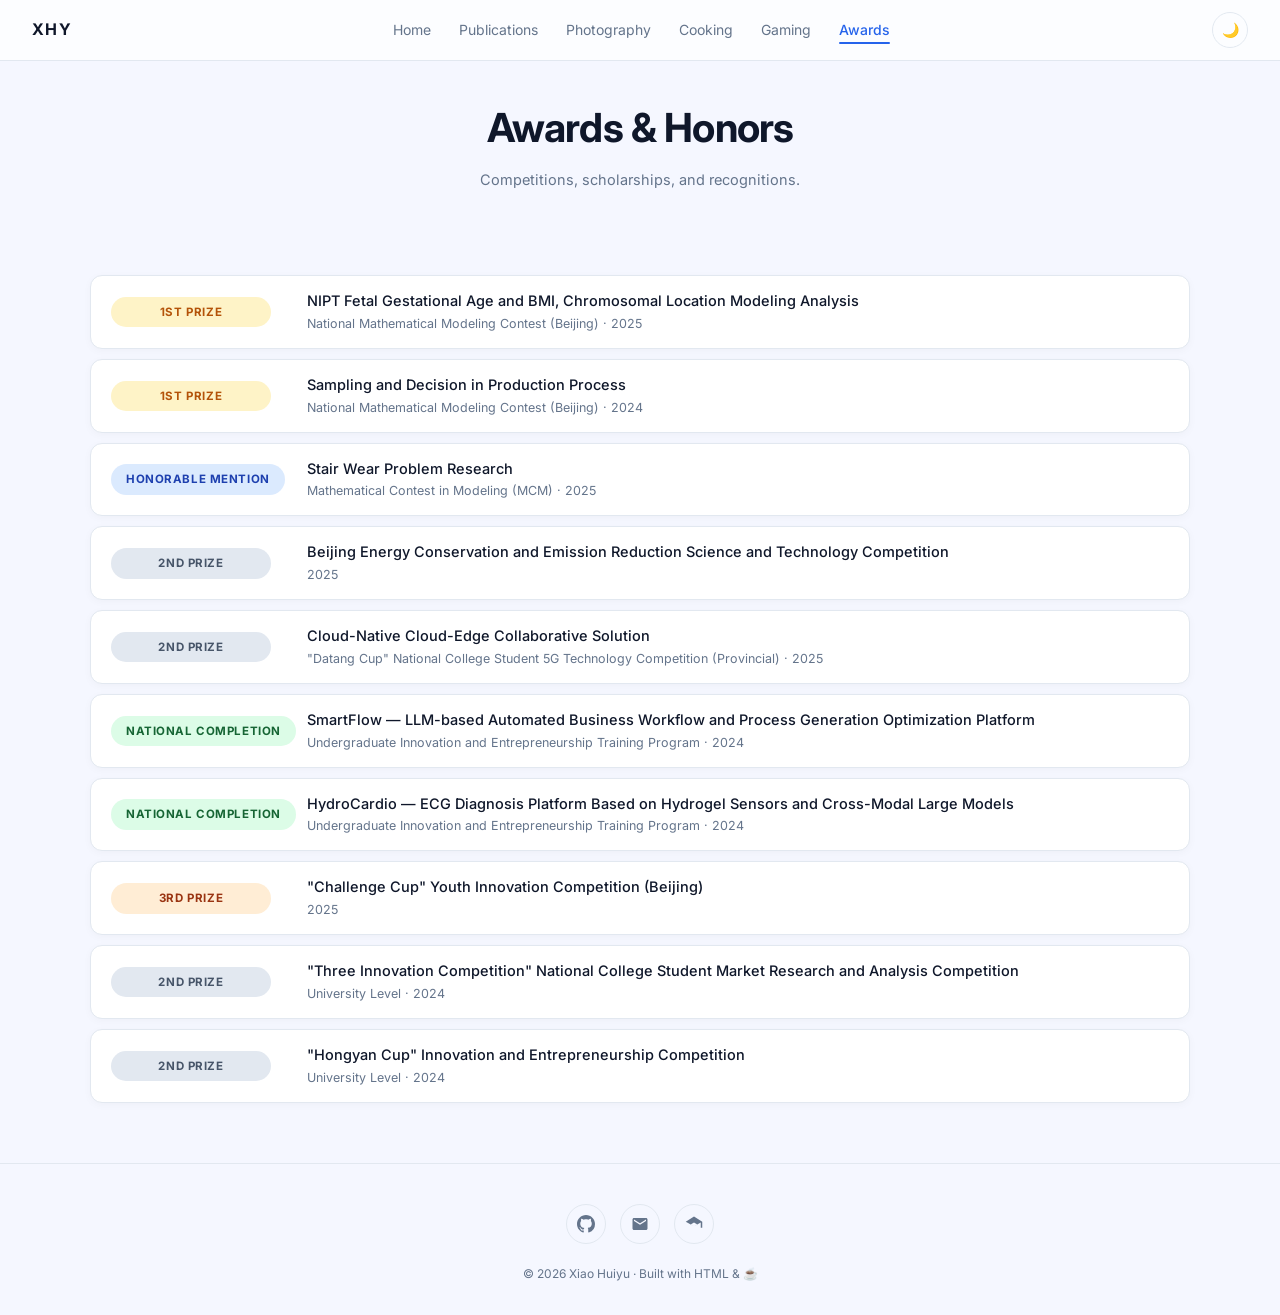
==== commit c32de3bd: "style(awards): color-code prize badges + expand H.M. to Honorable Mention - Card-style list with fix" ====
--- a/awards.html
+++ b/awards.html
@@ -30,56 +30,56 @@
     <p>Competitions, scholarships, and recognitions.</p>
   </header>
 
-  <section class="section">
+  <section class="section section-alt">
     <div class="section-inner">
       <ul class="awards-list">
         <li>
-          <span class="award-badge">1st Prize</span>
+          <span class="award-badge first">1st Prize</span>
           <span class="award-title">NIPT Fetal Gestational Age and BMI, Chromosomal Location Modeling Analysis</span>
           <span class="award-meta">National Mathematical Modeling Contest (Beijing) · 2025</span>
         </li>
         <li>
-          <span class="award-badge">1st Prize</span>
+          <span class="award-badge first">1st Prize</span>
           <span class="award-title">Sampling and Decision in Production Process</span>
           <span class="award-meta">National Mathematical Modeling Contest (Beijing) · 2024</span>
         </li>
         <li>
-          <span class="award-badge">H.M.</span>
+          <span class="award-badge hm">Honorable Mention</span>
           <span class="award-title">Stair Wear Problem Research</span>
           <span class="award-meta">Mathematical Contest in Modeling (MCM) · 2025</span>
         </li>
         <li>
-          <span class="award-badge">2nd Prize</span>
+          <span class="award-badge second">2nd Prize</span>
           <span class="award-title">Beijing Energy Conservation and Emission Reduction Science and Technology Competition</span>
           <span class="award-meta">2025</span>
         </li>
         <li>
-          <span class="award-badge">2nd Prize</span>
+          <span class="award-badge second">2nd Prize</span>
           <span class="award-title">Cloud-Native Cloud-Edge Collaborative Solution</span>
           <span class="award-meta">"Datang Cup" National College Student 5G Technology Competition (Provincial) · 2025</span>
         </li>
         <li>
-          <span class="award-badge gold">National Completion</span>
+          <span class="award-badge completion">National Completion</span>
           <span class="award-title">SmartFlow — LLM-based Automated Business Workflow and Process Generation Optimization Platform</span>
           <span class="award-meta">Undergraduate Innovation and Entrepreneurship Training Program · 2024</span>
         </li>
         <li>
-          <span class="award-badge gold">National Completion</span>
+          <span class="award-badge completion">National Completion</span>
           <span class="award-title">HydroCardio — ECG Diagnosis Platform Based on Hydrogel Sensors and Cross-Modal Large Models</span>
           <span class="award-meta">Undergraduate Innovation and Entrepreneurship Training Program · 2024</span>
         </li>
         <li>
-          <span class="award-badge">3rd Prize</span>
+          <span class="award-badge third">3rd Prize</span>
           <span class="award-title">"Challenge Cup" Youth Innovation Competition (Beijing)</span>
           <span class="award-meta">2025</span>
         </li>
         <li>
-          <span class="award-badge">2nd Prize</span>
+          <span class="award-badge second">2nd Prize</span>
           <span class="award-title">"Three Innovation Competition" National College Student Market Research and Analysis Competition</span>
           <span class="award-meta">University Level · 2024</span>
         </li>
         <li>
-          <span class="award-badge">2nd Prize</span>
+          <span class="award-badge second">2nd Prize</span>
           <span class="award-title">"Hongyan Cup" Innovation and Entrepreneurship Competition</span>
           <span class="award-meta">University Level · 2024</span>
         </li>
--- a/style.css
+++ b/style.css
@@ -87,10 +87,29 @@
   background: rgba(255,255,255,.06);
 }
 
+/* ===== PAGE HERO (sub-pages) ===== */
+.page-hero {
+  padding: 96px 32px 24px;
+  text-align: center;
+  background: var(--bg-alt);
+}
+.page-hero h1 {
+  font-size: clamp(30px, 3.4vw, 40px);
+  font-weight: 700;
+  color: var(--fg);
+  letter-spacing: -0.02em;
+  margin-bottom: 8px;
+}
+.page-hero p {
+  color: var(--fg-muted);
+  font-size: 14.5px;
+}
+
 /* ===== HERO ===== */
 .hero {
   padding: 90px 32px 60px;
   background: linear-gradient(180deg, var(--bg) 0%, var(--bg-alt) 100%);
+  position: relative;
 }
 
 .hero-inner {
@@ -220,14 +239,28 @@
   transform: translateY(-2px);
 }
 
+.hero-scroll {
+  position: absolute;
+  bottom: 8px;
+  left: 50%;
+  transform: translateX(-50%);
+  font-size: 22px;
+  animation: bounce 2.4s ease-in-out infinite;
+}
+.hero-scroll a {
+  color: var(--fg-muted);
+  transition: color .2s;
+}
+.hero-scroll a:hover { color: var(--accent); }
+
 /* ===== SECTIONS ===== */
 .section {
-  padding: 80px 32px;
+  padding: 60px 32px;
 }
 .section-alt { background: var(--bg-alt); }
 
 .section-inner {
-  max-width: 900px;
+  max-width: 1100px;
   margin: 0 auto;
 }
 
@@ -235,19 +268,11 @@
   display: flex;
   align-items: center;
   gap: 10px;
-  font-size: 13px;
-  font-weight: 600;
-  letter-spacing: .12em;
-  text-transform: uppercase;
-  color: var(--fg-muted);
+  font-size: 30px;
+  font-weight: 700;
+  letter-spacing: .02em;
+  color: var(--fg);
   margin-bottom: 36px;
-}
-.dot {
-  width: 8px; height: 8px;
-  border-radius: 50%;
-  background: var(--accent);
-  display: inline-block;
-  flex-shrink: 0;
 }
 
 /* ===== EDUCATION ===== */
@@ -266,124 +291,339 @@
   align-items: flex-start;
   box-shadow: 0 2px 8px rgba(0,0,0,0.03);
 }
-.edu-icon {
-  width: 36px; height: 36px;
+.edu-logo {
+  width: 90px; height: 90px;
   flex-shrink: 0;
-  color: var(--accent);
-  margin-top: 2px;
-}
-.edu-body { flex: 1; }
+  border-radius: 10px;
+  overflow: hidden;
+  background: var(--bg);
+}
+.edu-logo img {
+  width: 100%;
+  height: 100%;
+  object-fit: contain;
+  padding: 4px;
+}
+.edu-body {
+  flex: 1;
+  display: flex;
+  flex-direction: column;
+  gap: 6px;
+}
 .edu-header {
   display: flex;
   justify-content: space-between;
   align-items: baseline;
-  margin-bottom: 6px;
   flex-wrap: wrap;
   gap: 6px;
 }
 .edu-school {
-  font-size: 16px;
-  font-weight: 600;
+  font-size: 18px;
+  font-weight: 700;
   color: var(--fg);
 }
 .edu-time {
-  font-size: 13px;
+  font-size: 14px;
   color: var(--fg-muted);
   font-variant-numeric: tabular-nums;
 }
-.edu-major {
-  font-size: 13px;
-  color: var(--fg-muted);
-  line-height: 1.6;
-  margin-bottom: 10px;
-}
-.edu-tags {
-  display: flex;
-  flex-wrap: wrap;
-  gap: 8px;
-}
-.edu-tags span {
-  font-size: 11px;
-  color: var(--accent);
-  background: var(--accent-soft);
-  padding: 4px 10px;
-  border-radius: 999px;
+.edu-degree {
+  font-size: 15px;
+  color: var(--fg);
+}
+.edu-location {
+  font-size: 14px;
+  color: var(--fg-muted);
 }
 
 /* ===== PUBLICATIONS ===== */
-.pub-list {
-  display: flex;
-  flex-direction: column;
-  gap: 16px;
-}
-.pub-row {
+.pub-grid {
+  display: grid;
+  grid-template-columns: repeat(2, 1fr);
+  gap: 24px;
+}
+.pub-card {
   background: var(--bg);
   border: 1px solid var(--border);
   border-radius: 14px;
-  padding: 24px 28px;
-  display: grid;
-  grid-template-columns: auto 1fr auto;
-  gap: 20px;
-  align-items: start;
+  overflow: hidden;
   box-shadow: 0 2px 8px rgba(0,0,0,0.03);
   transition: transform .2s var(--ease), box-shadow .2s var(--ease);
 }
-.pub-row:hover {
+.pub-card:hover {
   transform: translateY(-2px);
   box-shadow: 0 8px 24px -8px var(--accent-glow);
 }
-.pub-icon {
-  width: 36px; height: 36px;
-  flex-shrink: 0;
-  color: var(--accent);
-  margin-top: 2px;
-}
-.pub-body { min-width: 0; }
-.pub-meta {
+.pub-cover {
+  width: 100%;
+  height: 200px;
+  overflow: hidden;
+}
+.pub-cover img {
+  width: 100%;
+  height: 100%;
+  object-fit: cover;
+}
+.pub-content {
+  padding: 20px 24px 24px;
+  display: flex;
+  flex-direction: column;
+  gap: 12px;
+}
+.pub-badges {
+  display: flex;
+  gap: 8px;
+  flex-wrap: wrap;
+}
+.pub-venue {
   font-size: 12px;
-  font-weight: 500;
-  color: var(--accent);
-  margin-bottom: 6px;
+  font-weight: 600;
+  color: #dc2626;
+  background: #fee2e2;
+  padding: 4px 10px;
+  border-radius: 6px;
+}
+[data-theme="dark"] .pub-venue {
+  color: #f87171;
+  background: rgba(248, 113, 113, 0.12);
+}
+.pub-venue.prep {
+  color: #d97706;
+  background: #fef3c7;
+}
+[data-theme="dark"] .pub-venue.prep {
+  color: #fbbf24;
+  background: rgba(251, 191, 36, 0.12);
+}
+.pub-status {
+  font-size: 12px;
+  font-weight: 600;
+  color: #16a34a;
+  background: #dcfce7;
+  padding: 4px 10px;
+  border-radius: 6px;
+}
+[data-theme="dark"] .pub-status {
+  color: #4ade80;
+  background: rgba(74, 222, 128, 0.12);
 }
 .pub-title {
   font-size: 16px;
   font-weight: 600;
   color: var(--fg);
-  line-height: 1.4;
-  margin-bottom: 8px;
-}
-.pub-abstract {
+  line-height: 1.5;
+}
+.pub-authors {
+  display: flex;
+  align-items: center;
+  gap: 10px;
+}
+.pub-author-role {
   font-size: 13px;
   color: var(--fg-muted);
-  line-height: 1.6;
-  margin-bottom: 12px;
-}
-.pub-tags {
+}
+.pub-paper-link {
+  width: 28px; height: 28px;
+  border-radius: 50%;
+  border: 1px solid var(--border);
+  display: inline-flex;
+  align-items: center;
+  justify-content: center;
+  color: var(--fg-muted);
+  transition: all .2s;
+}
+.pub-paper-link:first-of-type {
+  margin-left: auto;
+}
+.pub-paper-link svg { width: 14px; height: 14px; }
+.pub-paper-link:hover {
+  color: var(--accent);
+  border-color: var(--accent);
+  background: var(--accent-soft);
+}
+.pub-keywords {
   display: flex;
   flex-wrap: wrap;
   gap: 6px;
 }
-.pub-tags span {
+.pub-keywords span {
   font-size: 11px;
   color: var(--accent);
   background: var(--accent-soft);
   padding: 3px 10px;
   border-radius: 999px;
 }
-.pub-arrow {
-  width: 32px; height: 32px;
-  border-radius: 50%;
+
+/* ===== PUBLICATIONS PAGE (split layout) ===== */
+.pub-list {
+  display: flex;
+  flex-direction: column;
+  gap: 28px;
+}
+.pub-item {
+  background: var(--bg);
+  border: 1px solid var(--border);
+  border-radius: 14px;
+  padding: 28px;
+  box-shadow: 0 2px 8px rgba(0,0,0,0.03);
+  transition: transform .2s var(--ease), box-shadow .2s var(--ease);
+}
+.pub-item:hover {
+  transform: translateY(-2px);
+  box-shadow: 0 8px 24px -8px var(--accent-glow);
+}
+.pub-item-top {
+  display: grid;
+  grid-template-columns: 1fr 1fr;
+  gap: 28px;
+  align-items: stretch;
+}
+.pub-item-image {
+  border-radius: 10px;
+  overflow: hidden;
+  border: 1px solid var(--border);
+  background: var(--bg-alt);
   display: flex;
   align-items: center;
   justify-content: center;
-  color: var(--fg-muted);
-  flex-shrink: 0;
-  transition: all .2s;
-}
-.pub-arrow svg { width: 20px; height: 20px; }
-.pub-arrow:hover {
+  padding: 12px;
+  min-height: 220px;
+}
+.pub-item-image img {
+  max-width: 100%;
+  max-height: 100%;
+  object-fit: contain;
+  display: block;
+}
+.pub-item-image.gallery {
+  padding: 10px;
+  display: grid;
+  grid-template-columns: 1fr 1fr;
+  grid-template-rows: 1fr 1fr;
+  gap: 8px;
+  min-height: 300px;
+}
+.pub-item-image.gallery img {
+  width: 100%;
+  height: 100%;
+  object-fit: contain;
+  background: #fff;
+  border-radius: 6px;
+  border: 1px solid var(--border);
+}
+.pub-item-image .placeholder {
+  text-align: center;
+  color: var(--fg-muted);
+  display: flex;
+  flex-direction: column;
+  align-items: center;
+  gap: 6px;
+}
+.pub-item-image .placeholder svg {
+  width: 56px;
+  height: 56px;
+  opacity: 0.5;
+  margin-bottom: 6px;
+}
+.pub-item-image .placeholder strong {
+  font-size: 14px;
+  font-weight: 600;
+  color: var(--fg);
+}
+.pub-item-image .placeholder span {
+  font-size: 12px;
+  opacity: 0.8;
+}
+.pub-item-right {
+  display: flex;
+  flex-direction: column;
+  gap: 14px;
+}
+.pub-item-right .pub-venue {
+  align-self: flex-start;
+}
+.pub-item-title {
+  font-size: 18px;
+  font-weight: 700;
+  line-height: 1.5;
+  color: var(--fg);
+}
+.pub-item-innovation {
+  margin-top: 24px;
+  padding-top: 24px;
+  border-top: 1px solid var(--border);
+}
+.pub-item-innovation h4 {
+  font-size: 13px;
+  font-weight: 700;
+  color: var(--fg);
+  margin-bottom: 14px;
+  text-transform: uppercase;
+  letter-spacing: 0.08em;
+}
+.pub-item-innovation ul {
+  list-style: none;
+  display: flex;
+  flex-direction: column;
+  gap: 10px;
+}
+.pub-item-innovation li {
+  font-size: 14px;
+  color: var(--fg);
+  line-height: 1.7;
+  padding-left: 22px;
+  position: relative;
+}
+.pub-item-innovation li::before {
+  content: "▸";
+  position: absolute;
+  left: 0;
+  top: 1px;
+  color: var(--accent);
+  font-weight: 700;
+}
+.pub-item-innovation strong {
+  color: var(--accent);
+  font-weight: 700;
+}
+.pub-item-conclusion {
+  margin-top: 16px;
+  font-size: 14.5px;
+  font-weight: 700;
+  color: var(--accent);
+  line-height: 1.65;
+}
+.pub-item-innovation > .pub-item-conclusion:first-child {
+  margin-top: 0;
+}
+.pub-item-links {
+  display: flex;
+  flex-wrap: wrap;
+  gap: 10px;
+  margin-top: 4px;
+}
+.pub-link-btn {
+  display: inline-flex;
+  align-items: center;
+  gap: 6px;
+  padding: 6px 14px;
+  border: 1px solid var(--border);
+  border-radius: 999px;
+  font-size: 12.5px;
+  font-weight: 500;
+  color: var(--fg-muted);
+  background: var(--bg);
+  transition: all .2s var(--ease);
+}
+.pub-link-btn svg {
+  width: 14px;
+  height: 14px;
+}
+.pub-link-btn:hover {
+  color: var(--accent);
+  border-color: var(--accent);
   background: var(--accent-soft);
-  color: var(--accent);
+  transform: translateY(-1px);
 }
 
 /* ===== WORK EXPERIENCE ===== */
@@ -398,66 +638,191 @@
   border-radius: 14px;
   padding: 24px 28px;
   display: flex;
-  gap: 18px;
-  align-items: flex-start;
+  gap: 22px;
+  align-items: center;
   box-shadow: 0 2px 8px rgba(0,0,0,0.03);
 }
-.work-icon {
-  width: 36px; height: 36px;
+.work-logo {
+  width: 90px; height: 90px;
   flex-shrink: 0;
-  color: var(--accent);
-  margin-top: 2px;
-}
-.work-body { flex: 1; }
-.work-header {
-  display: flex;
-  justify-content: space-between;
-  align-items: baseline;
-  margin-bottom: 4px;
+  border-radius: 10px;
+  overflow: hidden;
+  background: var(--bg);
+  display: flex;
+  align-items: center;
+  justify-content: center;
+}
+.work-logo img {
+  width: 100%;
+  height: 100%;
+  object-fit: contain;
+  padding: 4px;
+}
+.work-body {
+  flex: 1;
+  display: flex;
+  flex-direction: column;
+  gap: 8px;
+}
+.work-title {
+  font-size: 17px;
+  font-weight: 700;
+  color: var(--fg);
+  line-height: 1.4;
+}
+.work-meta {
+  display: flex;
   flex-wrap: wrap;
+  align-items: center;
+  gap: 8px;
+  font-size: 14px;
+  color: var(--fg-muted);
+}
+.work-location { color: var(--fg); font-weight: 500; }
+.work-sep { color: var(--fg-muted); }
+.work-time { font-variant-numeric: tabular-nums; }
+.work-tags {
+  display: flex;
+  flex-wrap: wrap;
+  align-items: center;
   gap: 6px;
-}
-.work-company {
-  font-size: 16px;
-  font-weight: 600;
-  color: var(--fg);
-}
-.work-time {
-  font-size: 13px;
-  color: var(--fg-muted);
-  font-variant-numeric: tabular-nums;
-}
-.work-role {
-  font-size: 13px;
+  margin-top: 4px;
+}
+.work-tags > span:not(.work-tag-sep) {
+  font-size: 12px;
   font-weight: 500;
-  color: var(--accent);
-  margin-bottom: 10px;
-}
-.work-details {
+  color: var(--fg);
+  background: var(--bg-alt);
+  border: 1px solid var(--border);
+  padding: 5px 12px;
+  border-radius: 999px;
+}
+.work-tag-sep {
+  color: var(--fg-muted);
+  font-weight: 700;
+  padding: 0 2px;
+}
+
+/* ===== AWARDS ===== */
+.awards-list {
   list-style: none;
-  padding-left: 0;
-}
-.work-details li {
-  font-size: 13px;
-  color: var(--fg-muted);
-  line-height: 1.7;
-  padding: 3px 0;
-  position: relative;
-  padding-left: 16px;
-}
-.work-details li::before {
-  content: "";
-  position: absolute;
-  left: 0; top: 10px;
-  width: 6px; height: 6px;
-  border-radius: 50%;
-  background: var(--accent);
+  padding: 0;
+  display: flex;
+  flex-direction: column;
+  gap: 10px;
+}
+.awards-list > li {
+  display: grid;
+  grid-template-columns: 180px 1fr;
+  grid-template-rows: auto auto;
+  align-items: center;
+  column-gap: 16px;
+  row-gap: 2px;
+  padding: 14px 20px;
+  background: var(--bg);
+  border: 1px solid var(--border);
+  border-radius: 12px;
+  box-shadow: 0 2px 8px rgba(0,0,0,0.03);
+  transition: transform .2s var(--ease), box-shadow .2s var(--ease);
+}
+.awards-list > li:hover {
+  transform: translateY(-1px);
+  box-shadow: 0 6px 16px -6px var(--accent-glow);
+}
+.award-badge {
+  grid-row: 1 / -1;
+  align-self: center;
+  justify-self: start;
+  display: inline-flex;
+  align-items: center;
+  justify-content: center;
+  min-width: 160px;
+  font-size: 11.5px;
+  font-weight: 700;
+  padding: 5px 14px;
+  border-radius: 999px;
+  letter-spacing: 0.05em;
+  text-transform: uppercase;
+  white-space: nowrap;
+  color: var(--fg);
+  background: var(--bg-alt);
+  border: 1px solid var(--border);
+}
+.award-title {
+  grid-column: 2;
+  grid-row: 1;
+  font-size: 14.5px;
+  font-weight: 500;
+  color: var(--fg);
+  line-height: 1.5;
+}
+.award-meta {
+  grid-column: 2;
+  grid-row: 2;
+  font-size: 12.5px;
+  color: var(--fg-muted);
+}
+
+/* 1st - gold */
+.award-badge.first {
+  color: #b45309;
+  background: #fef3c7;
+  border-color: transparent;
+}
+[data-theme="dark"] .award-badge.first {
+  color: #fbbf24;
+  background: rgba(251, 191, 36, 0.14);
+}
+
+/* 2nd - silver/slate */
+.award-badge.second {
+  color: #475569;
+  background: #e2e8f0;
+  border-color: transparent;
+}
+[data-theme="dark"] .award-badge.second {
+  color: #cbd5e1;
+  background: rgba(203, 213, 225, 0.14);
+}
+
+/* 3rd - bronze/orange */
+.award-badge.third {
+  color: #9a3412;
+  background: #ffedd5;
+  border-color: transparent;
+}
+[data-theme="dark"] .award-badge.third {
+  color: #fb923c;
+  background: rgba(251, 146, 60, 0.14);
+}
+
+/* Honorable Mention - sky blue */
+.award-badge.hm {
+  color: #1e40af;
+  background: #dbeafe;
+  border-color: transparent;
+}
+[data-theme="dark"] .award-badge.hm {
+  color: #60a5fa;
+  background: rgba(96, 165, 250, 0.14);
+}
+
+/* National Completion - green */
+.award-badge.completion {
+  color: #166534;
+  background: #dcfce7;
+  border-color: transparent;
+}
+[data-theme="dark"] .award-badge.completion {
+  color: #4ade80;
+  background: rgba(74, 222, 128, 0.14);
 }
 
 /* ===== FOOTER ===== */
 .footer {
   padding: 40px 32px 32px;
   text-align: center;
+  background: var(--bg-alt);
   border-top: 1px solid var(--border);
 }
 .footer-social {
@@ -486,6 +851,12 @@
 .footer p {
   color: var(--fg-muted);
   font-size: 12px;
+}
+
+/* ===== ANIMATIONS ===== */
+@keyframes bounce {
+  0%, 100% { transform: translate(-50%, 0); opacity: .5; }
+  50%      { transform: translate(-50%, 8px); opacity: 1; }
 }
 
 /* ===== RESPONSIVE ===== */
@@ -502,8 +873,8 @@
     max-width: 600px;
     margin: 0 auto;
   }
-  .pub-row { grid-template-columns: auto 1fr; }
-  .pub-arrow { display: none; }
+  .pub-grid { grid-template-columns: 1fr; }
+  .pub-item-top { grid-template-columns: 1fr; }
 }
 
 @media (max-width: 720px) {
@@ -512,10 +883,19 @@
   .hero { padding: 80px 20px 40px; }
   .section { padding: 60px 20px; }
   .edu-card,
-  .pub-row,
   .work-row { padding: 18px 20px; }
-  .edu-header,
-  .work-header { flex-direction: column; gap: 2px; }
+  .pub-content { padding: 18px 20px 20px; }
+  .pub-item { padding: 22px; }
+  .page-hero { padding: 86px 20px 20px; }
+  .edu-header { flex-direction: column; gap: 2px; }
+  .awards-list > li {
+    grid-template-columns: 1fr;
+    grid-template-rows: auto auto auto;
+    row-gap: 6px;
+  }
+  .award-badge { grid-row: 1; grid-column: 1; min-width: 0; }
+  .award-title { grid-column: 1; grid-row: 2; }
+  .award-meta { grid-column: 1; grid-row: 3; }
 }
 
 @media (max-width: 520px) {
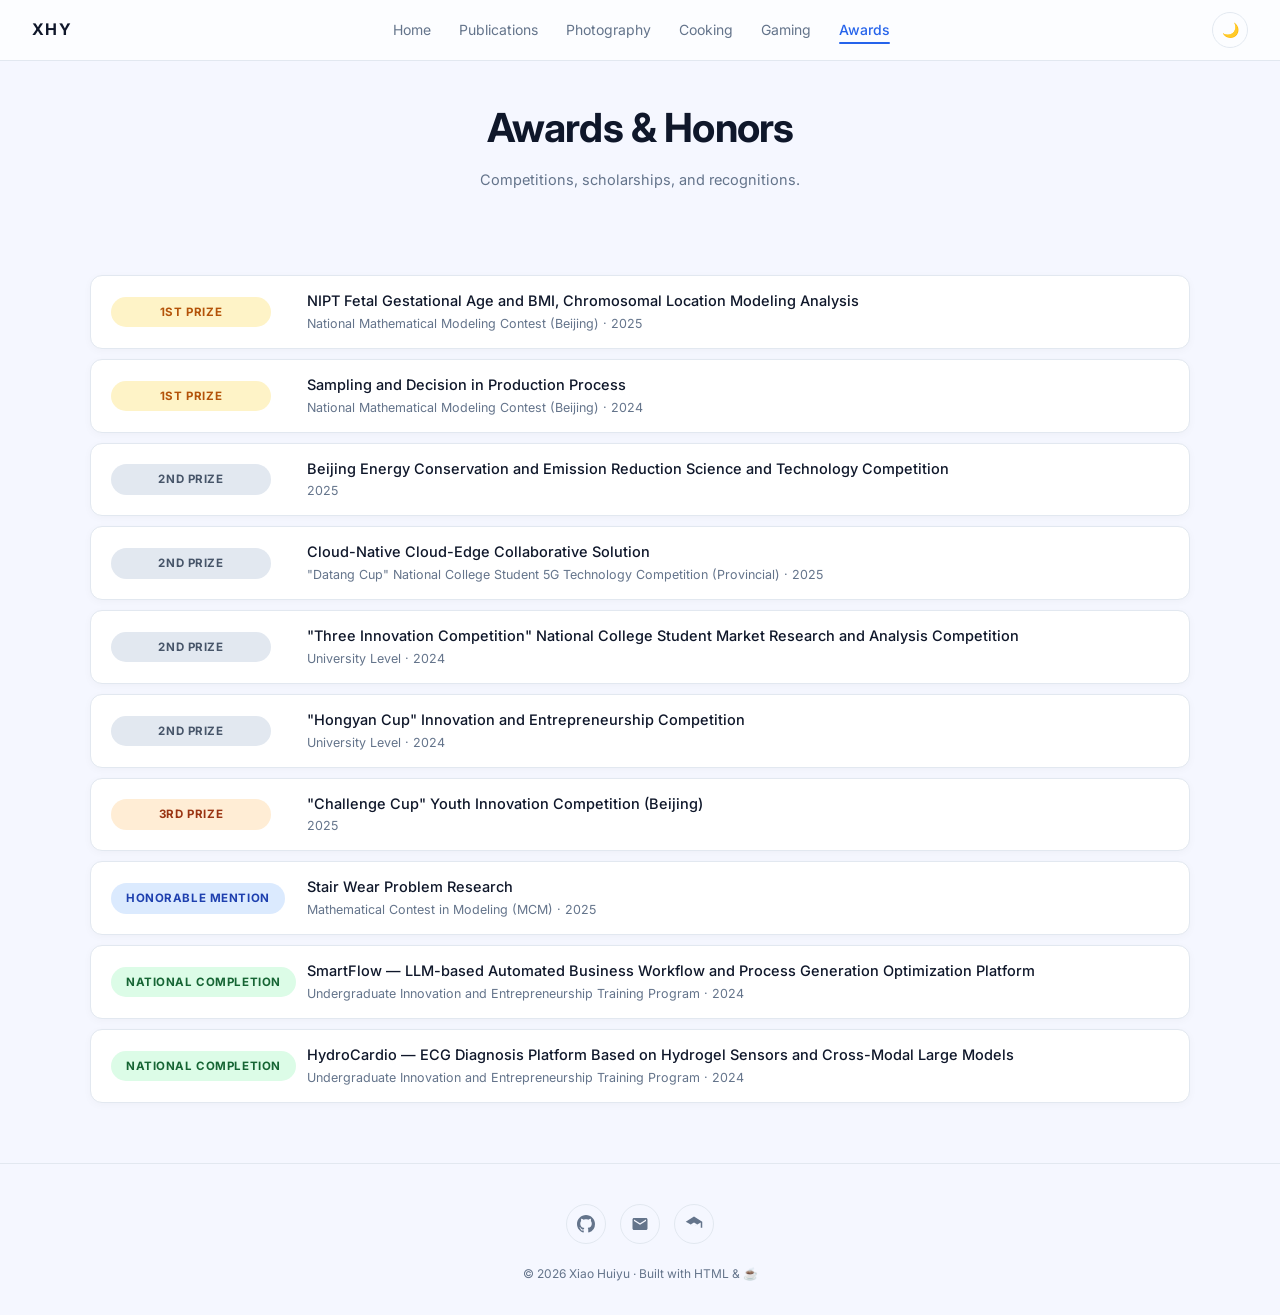
==== commit cacd5986: "content(awards): group by prize tier, then by year within each tier Order: 1st Prize -> 2nd Prize ->" ====
--- a/awards.html
+++ b/awards.html
@@ -44,11 +44,6 @@
           <span class="award-meta">National Mathematical Modeling Contest (Beijing) · 2024</span>
         </li>
         <li>
-          <span class="award-badge hm">Honorable Mention</span>
-          <span class="award-title">Stair Wear Problem Research</span>
-          <span class="award-meta">Mathematical Contest in Modeling (MCM) · 2025</span>
-        </li>
-        <li>
           <span class="award-badge second">2nd Prize</span>
           <span class="award-title">Beijing Energy Conservation and Emission Reduction Science and Technology Competition</span>
           <span class="award-meta">2025</span>
@@ -59,6 +54,26 @@
           <span class="award-meta">"Datang Cup" National College Student 5G Technology Competition (Provincial) · 2025</span>
         </li>
         <li>
+          <span class="award-badge second">2nd Prize</span>
+          <span class="award-title">"Three Innovation Competition" National College Student Market Research and Analysis Competition</span>
+          <span class="award-meta">University Level · 2024</span>
+        </li>
+        <li>
+          <span class="award-badge second">2nd Prize</span>
+          <span class="award-title">"Hongyan Cup" Innovation and Entrepreneurship Competition</span>
+          <span class="award-meta">University Level · 2024</span>
+        </li>
+        <li>
+          <span class="award-badge third">3rd Prize</span>
+          <span class="award-title">"Challenge Cup" Youth Innovation Competition (Beijing)</span>
+          <span class="award-meta">2025</span>
+        </li>
+        <li>
+          <span class="award-badge hm">Honorable Mention</span>
+          <span class="award-title">Stair Wear Problem Research</span>
+          <span class="award-meta">Mathematical Contest in Modeling (MCM) · 2025</span>
+        </li>
+        <li>
           <span class="award-badge completion">National Completion</span>
           <span class="award-title">SmartFlow — LLM-based Automated Business Workflow and Process Generation Optimization Platform</span>
           <span class="award-meta">Undergraduate Innovation and Entrepreneurship Training Program · 2024</span>
@@ -67,21 +82,6 @@
           <span class="award-badge completion">National Completion</span>
           <span class="award-title">HydroCardio — ECG Diagnosis Platform Based on Hydrogel Sensors and Cross-Modal Large Models</span>
           <span class="award-meta">Undergraduate Innovation and Entrepreneurship Training Program · 2024</span>
-        </li>
-        <li>
-          <span class="award-badge third">3rd Prize</span>
-          <span class="award-title">"Challenge Cup" Youth Innovation Competition (Beijing)</span>
-          <span class="award-meta">2025</span>
-        </li>
-        <li>
-          <span class="award-badge second">2nd Prize</span>
-          <span class="award-title">"Three Innovation Competition" National College Student Market Research and Analysis Competition</span>
-          <span class="award-meta">University Level · 2024</span>
-        </li>
-        <li>
-          <span class="award-badge second">2nd Prize</span>
-          <span class="award-title">"Hongyan Cup" Innovation and Entrepreneurship Competition</span>
-          <span class="award-meta">University Level · 2024</span>
         </li>
       </ul>
     </div>
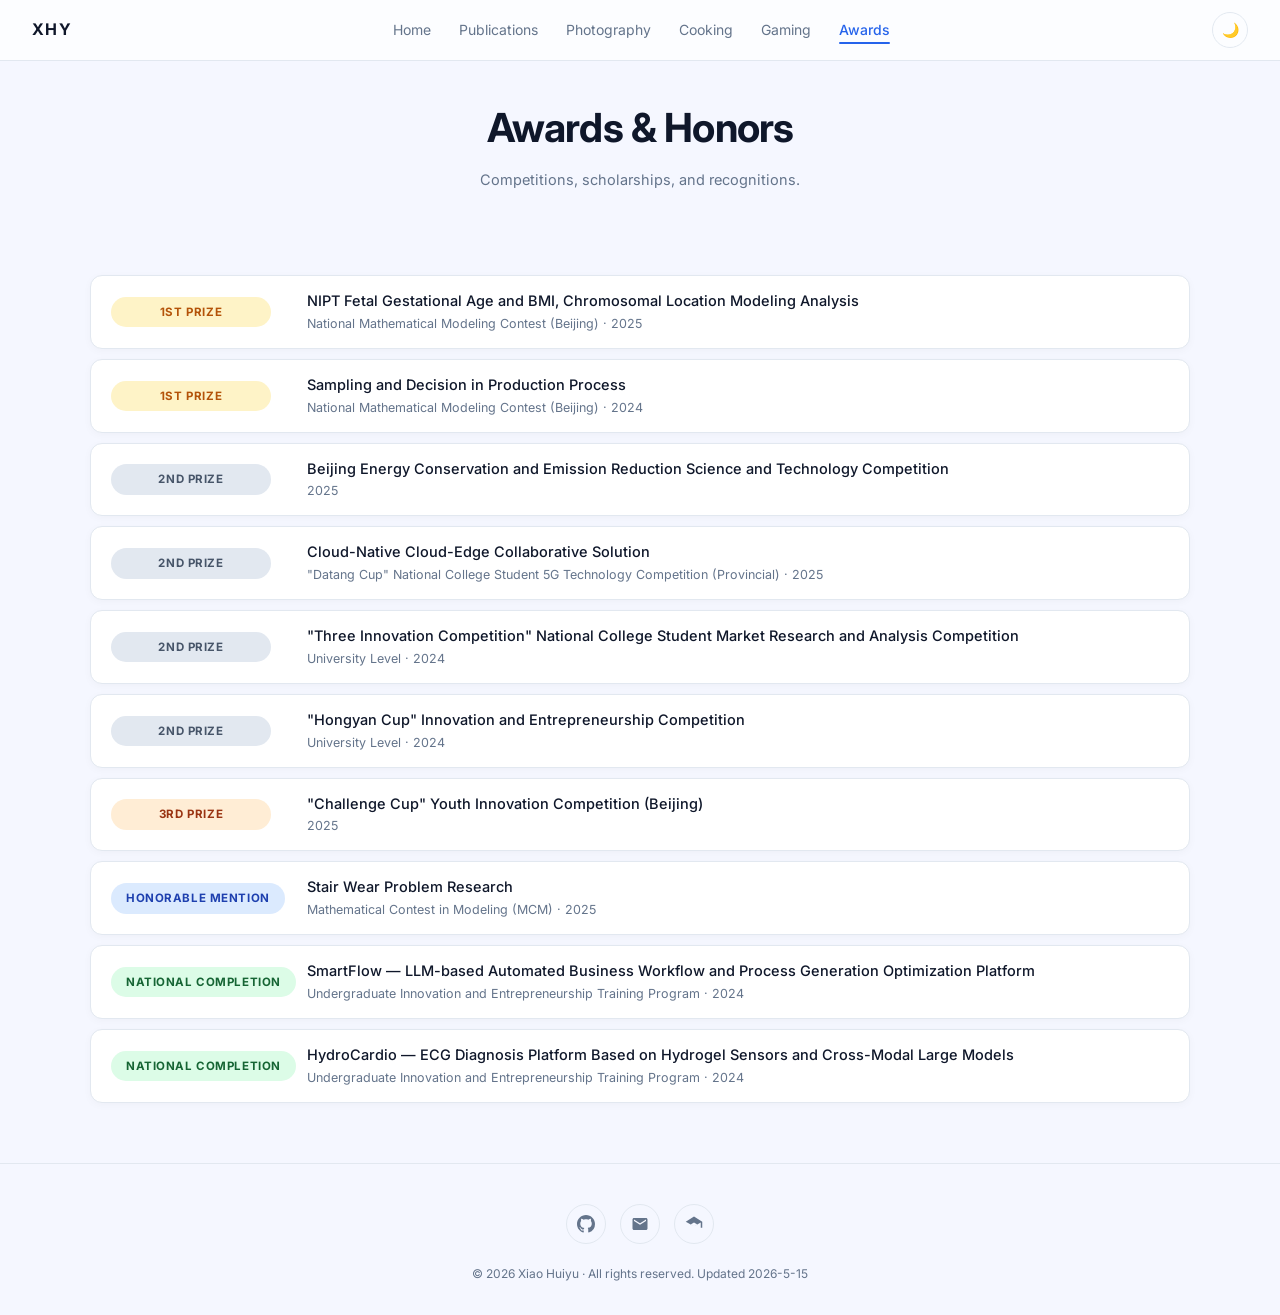
==== commit 10e052fd: "content(footer): sync sub-page footer text with index.html All sub-pages (publications, photography," ====
--- a/awards.html
+++ b/awards.html
@@ -99,7 +99,7 @@
         <svg viewBox="0 0 24 24"><path d="M12 2L1 9l11 6 9-4.91V17h2V9L12 2zm0 13l-4.5-2.4L12 10l4.5 2.6L12 15z"/></svg>
       </a>
     </div>
-    <p>© <span id="year"></span> Xiao Huiyu · Built with HTML & ☕</p>
+    <p>© <span id="year"></span> Xiao Huiyu · All rights reserved. Updated 2026-5-15</p>
   </footer>
 
   <script src="script.js"></script>
